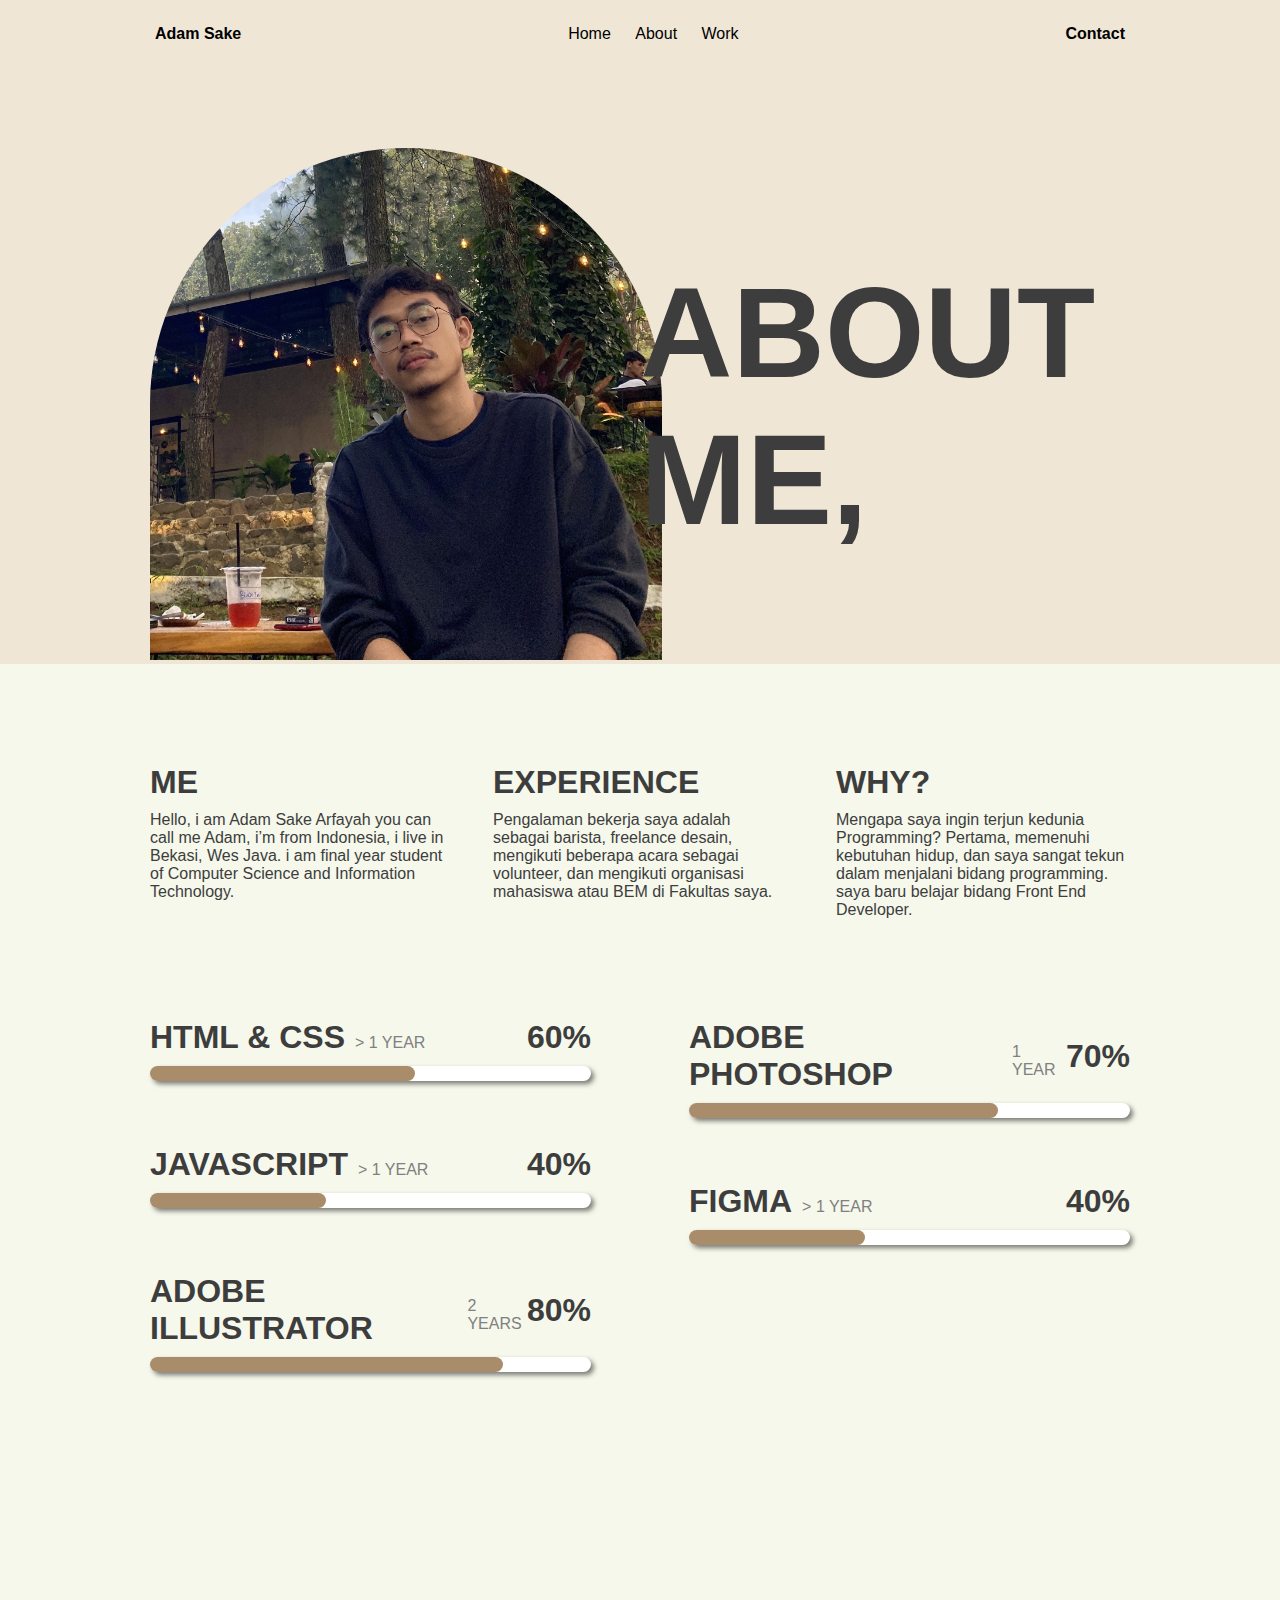
==== about.html @ 6c882608 "Add files via upload" ====
<!DOCTYPE html>
<html lang="en">
<head>
    <meta charset="UTF-8">
    <meta http-equiv="X-UA-Compatible" content="IE=edge">
    <meta name="viewport" content="width=device-width, initial-scale=1.0">
    <link rel="stylesheet" href = 'about.css'>
    <title>Adam Sake A</title>
</head>
<body>
    <nav>
        <a class='bold' href = '#'>Adam Sake</a>
    <div class="nav-center">
        <a href = 'index.html'>Home</a>
        <a href = 'about.html'>About</a>
        <a href = '#'>Work</a>
    </div>
        <a class = 'bold' href = '#'>Contact</a></li>
    </nav>

    <div class = 'content'>
        <div class = 'main left'>
            <img src = 'assets/adamphoto.jpg'>
        </div>
        <div class = 'main right'>
            <h1 class = 'main-tittle'>
                ABOUT ME,
            </h1>
        </div>
    </div>

    <div class ='bottom-content' >
        <div class="bContent">
            <div class = 'text left'>
                <h2>ME</h2>
                <p>Hello, i am Adam Sake Arfayah
                    you can call me Adam, i’m from
                    Indonesia, i live in Bekasi, Wes Java.
                    i am final year student of Computer
                    Science and Information Technology.</p>
            </div>
            <div class = 'text center'>
                <h2>EXPERIENCE</h2>
                <p>Pengalaman bekerja saya adalah 
                    sebagai barista, freelance desain, 
                    mengikuti beberapa acara sebagai
                    volunteer, dan mengikuti organisasi
                    mahasiswa atau BEM di Fakultas saya.</p>
            </div>
            <div class = 'text right'>
                <h2>WHY?</h2>
                <p>Mengapa saya ingin terjun kedunia
                    Programming? Pertama, memenuhi
                    kebutuhan hidup, dan saya sangat tekun
                    dalam menjalani bidang programming.
                    saya baru belajar bidang Front End
                    Developer.</p>
            </div>
        </div>

        <div class="skills">
        <ul class ='skills-set'>
            <li class = 'skill-item'>
                <div class = 'skill-detail'>
                    <div class ='skill-title'>
                    <h3>HTML & CSS</h3>
                    <p>> 1 YEAR</p>
                    </div>
                    <h3 class = 'percent'>60%</h3>
                </div>
                <div class = 'skill-bar'></div>
                <div class="bar-percent" style = 'width: 60%'></div>
            </li>
            <li class = 'skill-item'>
                <div class = 'skill-detail'>
                    <div class = 'skill-title'>
                    <h3>JAVASCRIPT</h3>
                    <p>> 1 YEAR</p>    
                </div>
                    <h3>40%</h3>
                </div>
                <div class = 'skill-bar'></div>
                <div class="bar-percent" style = 'width: 40%'></div>
            </li>
            <li class = 'skill-item'>
                <div class = 'skill-detail'>
                    <div class = 'skill-title'>
                    <h3>ADOBE ILLUSTRATOR</h3>
                    <p>2 YEARS</p>
                </div>
                    <h3>80%</h3>
                </div>
                <div class = 'skill-bar'></div>
                <div class="bar-percent" style = 'width: 80%'></div>
            </li>
        </ul>
        <ul class ='skills-set'>
            <li class = 'skill-item'>
                <div class = 'skill-detail'>
                    <div class = 'skill-title'>
                    <h3>ADOBE PHOTOSHOP</h3>
                    <p>1 YEAR</p>    
                </div>
                    <h3>70%</h3>
                </div>
                <div class = 'skill-bar'></div>
                <div class="bar-percent" style = 'width: 70%'></div>
            </li>
            <li class = 'skill-item'>
                <div class = 'skill-detail'>
                    <div class = 'skill-title'>
                    <h3>FIGMA</h3>
                    <p>> 1 YEAR</p>
                </div>
                    <h3>40%</h3>
                </div>
                <div class = 'skill-bar'></div>
                <div class="bar-percent" style = 'width: 40%'></div>
            </li>
           
        </ul>
        </div>
    </div>
</body>
</html>
---- about.css ----
* {
    margin: 0;
    padding: 0;
    box-sizing: border-box;
    font-family: -apple-system, BlinkMacSystemFont, 'Segoe UI', Roboto, Oxygen, Ubuntu, Cantarell, 'Open Sans', 'Helvetica Neue', sans-serif;
}

body {
    background-color: #EFE6D6;
    color: #3D3D3D;
}

nav {
    margin: 20px 150px;
    display: flex;
    justify-content: space-between;
    align-items: center;
}

a {
    text-decoration: none;
    padding: 5px;
    color:black;
}

.nav-center a {
    margin: 0 5px;
}

.bold {
    font-weight: bold;
}

a:hover {
    opacity: 50%;
    transition: 0.8s;
}

/* MAIN-CONTENT */
.content {
    margin: 100px 150px 0 150px;
    display: flex;
    align-items: center;
}

.main {
    width: 50%;
}

.left img{
    width: 512px;
    height: 512px;
    object-fit: cover;
    border-radius: 100% 100% 0 0;
}

.right h1 {
    font-size: 128px;
}

.right h1:hover {
    transition: 1s;
    transform: scale(1.1);
    text-shadow: 5px 2px 10px rgba(0,0,0, 0.8);
}

/* BOTTOM-CONTENT */

.bottom-content {
    padding: 100px 0;
    background-color: #F5F8EB;
}

.bContent {
    display: flex;
    margin: 0 150px;
    justify-content: space-between;

}

.text {
    width: 30%;
}

.text h2 {
    font-size: 32px;
}

.text p {
    margin-top: 10px;
}

/* SKILL */

.skills {
    margin: 100px 150px;
    display: flex;
    justify-content: space-between;
}

.skills-set {
    width: 45%;
}

h3 {
    font-size: 32px;
}

.skill-item {
    list-style-type: none;
    width: 100%;
    margin-bottom: 50px;
}

.skill-detail {
    display: flex;
    align-items: center;
    justify-content: space-between;
    width: 100%;
    margin-bottom: 10px;
}

.skill-title {
    display: flex;
    align-items: center;
}

.skill-title p {
    color: gray;
    margin-left: 10px;
    margin-top: 10px;
}

.bar-percent {
    position: relative;
    bottom:15px;
    width: 10%;
    height: 15px;
    border-radius: 10px;
    background-color: #A98C6A;
}

.skill-bar {
    width: 100%;
    height: 15px;
    border-radius: 10px;
    background-color: white;
    box-shadow: 3px 3px 5px rgba(0,0,0, 0.5);
}
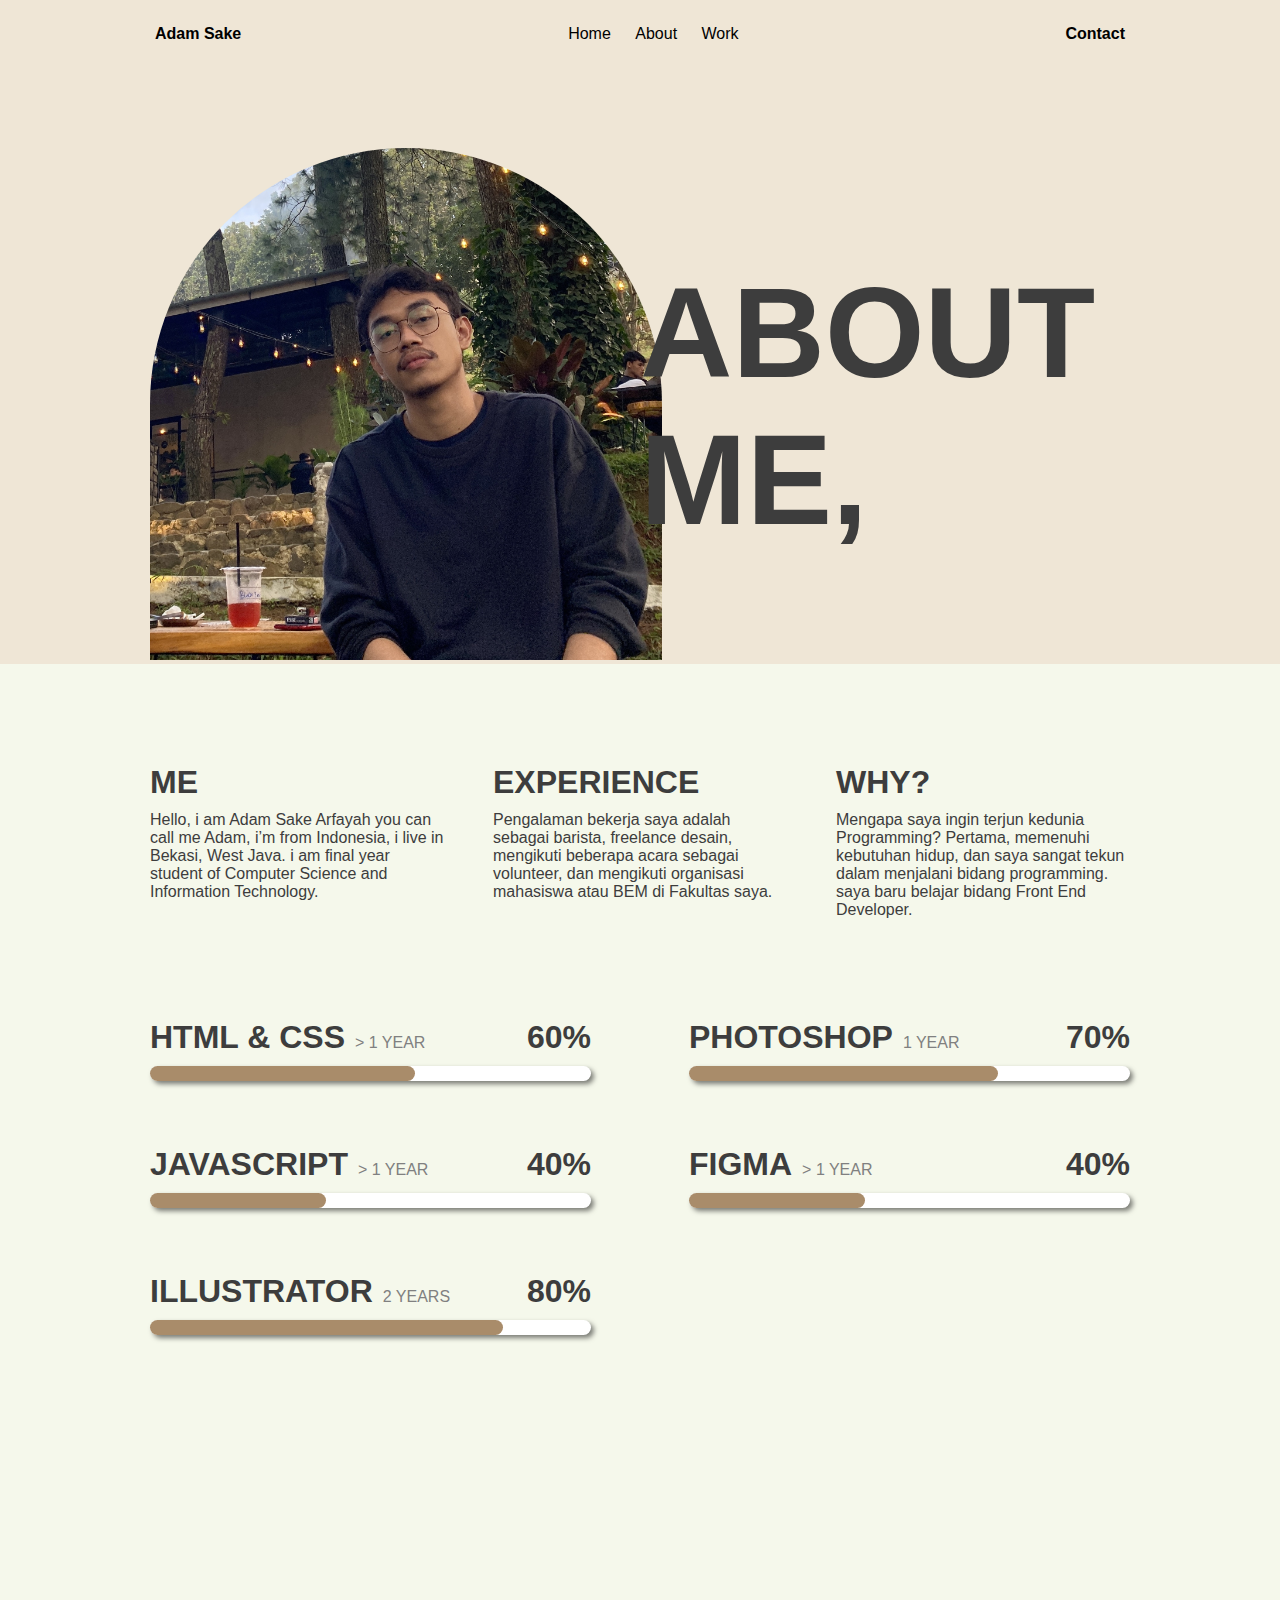
==== commit 970f7db4: "Update about.html" ====
--- a/about.html
+++ b/about.html
@@ -13,7 +13,7 @@
     <div class="nav-center">
         <a href = 'index.html'>Home</a>
         <a href = 'about.html'>About</a>
-        <a href = '#'>Work</a>
+        <a href = 'work.html'>Work</a>
     </div>
         <a class = 'bold' href = '#'>Contact</a></li>
     </nav>
@@ -35,7 +35,7 @@
                 <h2>ME</h2>
                 <p>Hello, i am Adam Sake Arfayah
                     you can call me Adam, i’m from
-                    Indonesia, i live in Bekasi, Wes Java.
+                    Indonesia, i live in Bekasi, West Java.
                     i am final year student of Computer
                     Science and Information Technology.</p>
             </div>
@@ -85,7 +85,7 @@
             <li class = 'skill-item'>
                 <div class = 'skill-detail'>
                     <div class = 'skill-title'>
-                    <h3>ADOBE ILLUSTRATOR</h3>
+                    <h3>ILLUSTRATOR</h3>
                     <p>2 YEARS</p>
                 </div>
                     <h3>80%</h3>
@@ -98,7 +98,7 @@
             <li class = 'skill-item'>
                 <div class = 'skill-detail'>
                     <div class = 'skill-title'>
-                    <h3>ADOBE PHOTOSHOP</h3>
+                    <h3>PHOTOSHOP</h3>
                     <p>1 YEAR</p>    
                 </div>
                     <h3>70%</h3>
@@ -122,4 +122,4 @@
         </div>
     </div>
 </body>
-</html>+</html>
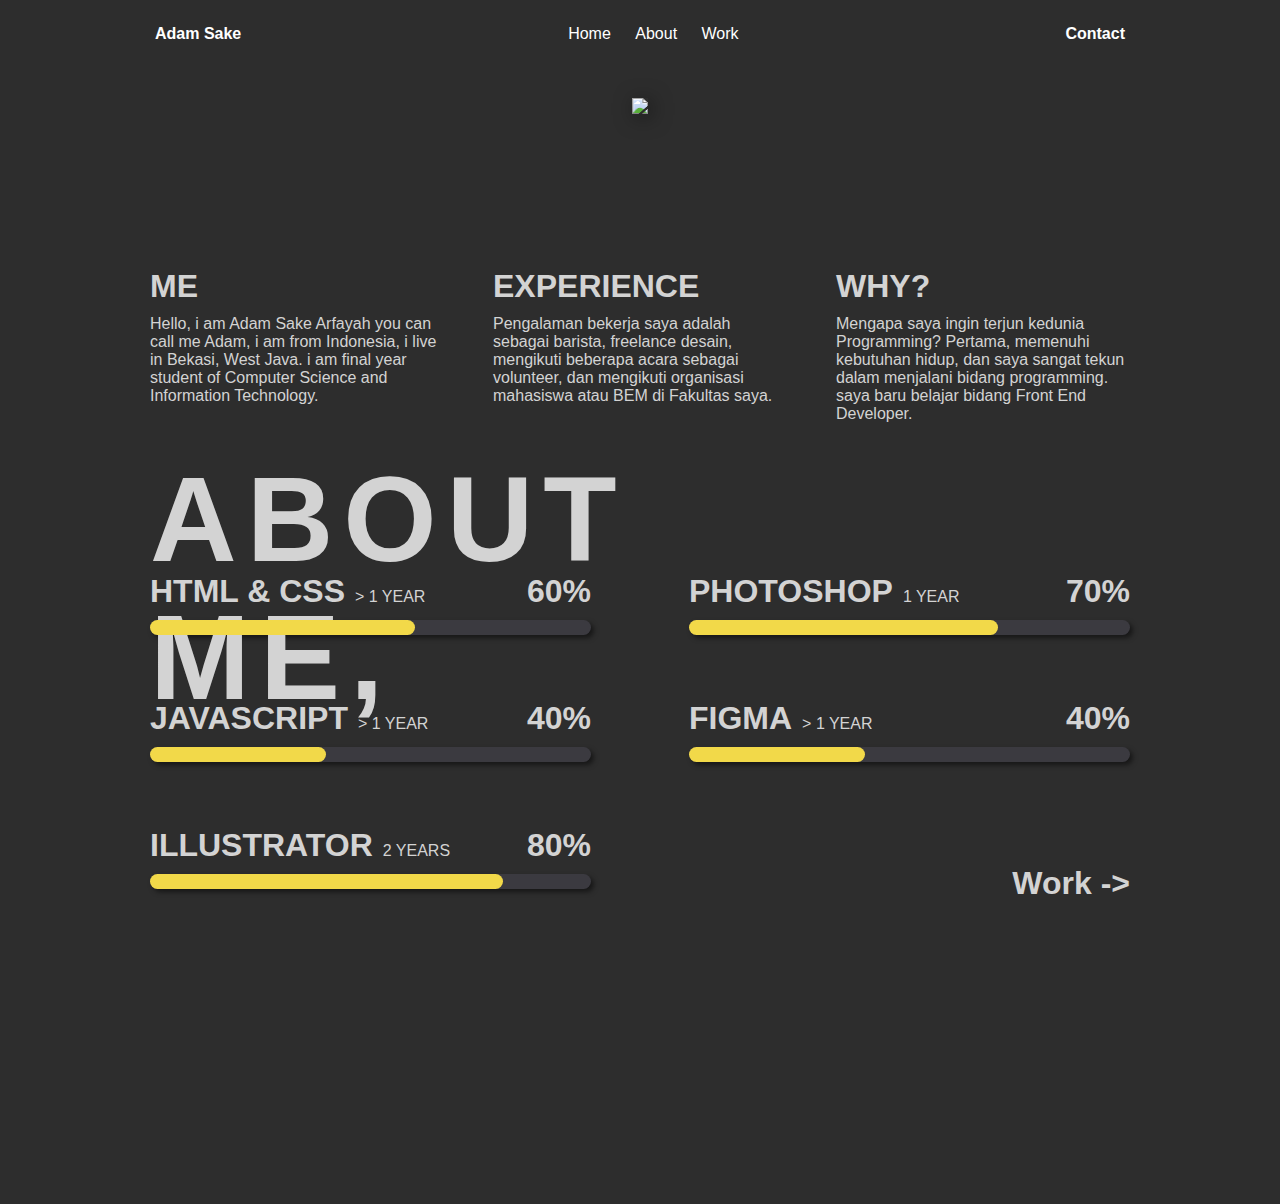
==== commit 49f3483f: "Add files via upload" ====
--- a/about.html
+++ b/about.html
@@ -19,12 +19,12 @@
     </nav>
 
     <div class = 'content'>
-        <div class = 'main left'>
-            <img src = 'assets/adamphoto.jpg'>
+        <div class = 'main-left'>
+            <img src = 'assets/adam-photo.svg'>
         </div>
-        <div class = 'main right'>
+        <div class = 'main-right'>
             <h1 class = 'main-tittle'>
-                ABOUT ME,
+                ABOUT<br>ME,
             </h1>
         </div>
     </div>
@@ -34,7 +34,7 @@
             <div class = 'text left'>
                 <h2>ME</h2>
                 <p>Hello, i am Adam Sake Arfayah
-                    you can call me Adam, i’m from
+                    you can call me Adam, i am from
                     Indonesia, i live in Bekasi, West Java.
                     i am final year student of Computer
                     Science and Information Technology.</p>
@@ -117,9 +117,9 @@
                 <div class = 'skill-bar'></div>
                 <div class="bar-percent" style = 'width: 40%'></div>
             </li>
-           
+                <a href = 'work.html'><h3 class = 'work'>Work -></h3></a>
         </ul>
         </div>
     </div>
 </body>
-</html>
+</html>--- a/about.css
+++ b/about.css
@@ -2,11 +2,12 @@
     margin: 0;
     padding: 0;
     box-sizing: border-box;
-    font-family: -apple-system, BlinkMacSystemFont, 'Segoe UI', Roboto, Oxygen, Ubuntu, Cantarell, 'Open Sans', 'Helvetica Neue', sans-serif;
+    font-family: roboto, sans-serif;
+    scroll-behavior: smooth;
 }
 
 body {
-    background-color: #EFE6D6;
+    background-color: #2D2D2D;
     color: #3D3D3D;
 }
 
@@ -20,7 +21,7 @@
 a {
     text-decoration: none;
     padding: 5px;
-    color:black;
+    color:white;
 }
 
 .nav-center a {
@@ -31,51 +32,44 @@
     font-weight: bold;
 }
 
-a:hover {
-    opacity: 50%;
-    transition: 0.8s;
-}
 
 /* MAIN-CONTENT */
 .content {
-    margin: 100px 150px 0 150px;
-    display: flex;
-    align-items: center;
-}
-
-.main {
-    width: 50%;
-}
-
-.left img{
-    width: 512px;
-    height: 512px;
-    object-fit: cover;
-    border-radius: 100% 100% 0 0;
-}
-
-.right h1 {
-    font-size: 128px;
-}
-
-.right h1:hover {
-    transition: 1s;
-    transform: scale(1.1);
-    text-shadow: 5px 2px 10px rgba(0,0,0, 0.8);
+    margin: 50px 150px;
+    animation-name: opacity;
+    animation-duration: 4s;
+}
+
+.main-left {
+    text-align: center;
+}
+
+.main-left > img {
+    box-shadow: 3px 3px 20px rgba(0,0,0, 0.5);
+
+}
+
+.main-right {
+    color: #d3d3d3;
+    position: absolute;
+    top: 50%;
+    font-size: 60px;
+    letter-spacing: 10px;
 }
 
 /* BOTTOM-CONTENT */
 
 .bottom-content {
     padding: 100px 0;
-    background-color: #F5F8EB;
+    animation-name: opacity;
+    animation-duration: 4s;
 }
 
 .bContent {
     display: flex;
     margin: 0 150px;
     justify-content: space-between;
-
+    color: #d3d3d3;
 }
 
 .text {
@@ -93,7 +87,7 @@
 /* SKILL */
 
 .skills {
-    margin: 100px 150px;
+    margin: 150px 150px;
     display: flex;
     justify-content: space-between;
 }
@@ -103,6 +97,7 @@
 }
 
 h3 {
+    color: #d3d3d3;
     font-size: 32px;
 }
 
@@ -126,7 +121,7 @@
 }
 
 .skill-title p {
-    color: gray;
+    color: #d3d3d3;
     margin-left: 10px;
     margin-top: 10px;
 }
@@ -137,18 +132,97 @@
     width: 10%;
     height: 15px;
     border-radius: 10px;
-    background-color: #A98C6A;
+    background-color: #F2D949;
 }
 
 .skill-bar {
     width: 100%;
     height: 15px;
     border-radius: 10px;
-    background-color: white;
+    background-color: #3B3A40;
     box-shadow: 3px 3px 5px rgba(0,0,0, 0.5);
 }
 
-
-
-
-
+.work {
+    text-align: end;
+    padding-top: 20px;
+    color: #d3d3d3;
+}
+
+@keyframes opacity {
+    0% {opacity: 0;}
+    100% {opacity: 1;}
+}
+
+a .work:hover {
+    color: #F2D949;
+}
+
+/* RESPONSIVE */
+@media only screen and (max-width: 600px) {
+    body{ 
+        overflow-x: hidden;
+    }
+    nav { 
+        margin: 40px 30px;
+    }
+    .content {
+        margin: 0 30px;
+        flex-direction: column;
+    }
+    .main-right {
+        position: relative;
+    }
+    .bContent {
+        flex-direction: column;
+        margin: 0 30px;
+    }
+    .text {
+        margin-bottom: 30px;
+        width: 100%;
+    }
+    .skills {
+        width: 100%;
+        margin: 50px 30px;
+        flex-direction: column;
+    }
+    .skills-set {
+        width: 80%;
+    }
+}
+
+@media only screen and (max-width: 1020px) {
+    body{ 
+        overflow-x: hidden;
+    }
+    nav { 
+        margin: 40px 30px;
+    }
+    .content {
+        margin: 0 30px;
+        flex-direction: column;
+    }
+    .main-right {
+        position: relative;
+    }
+    .bContent {
+        flex-direction: column;
+        margin: 0 30px;
+    }
+    .text {
+        margin-bottom: 30px;
+        width: 100%;
+    }
+    .skills {
+        width: 100%;
+        margin: 50px 30px;
+        flex-direction: column;
+    }
+    .skills-set {
+        width: 80%;
+    }
+}
+
+
+
+
